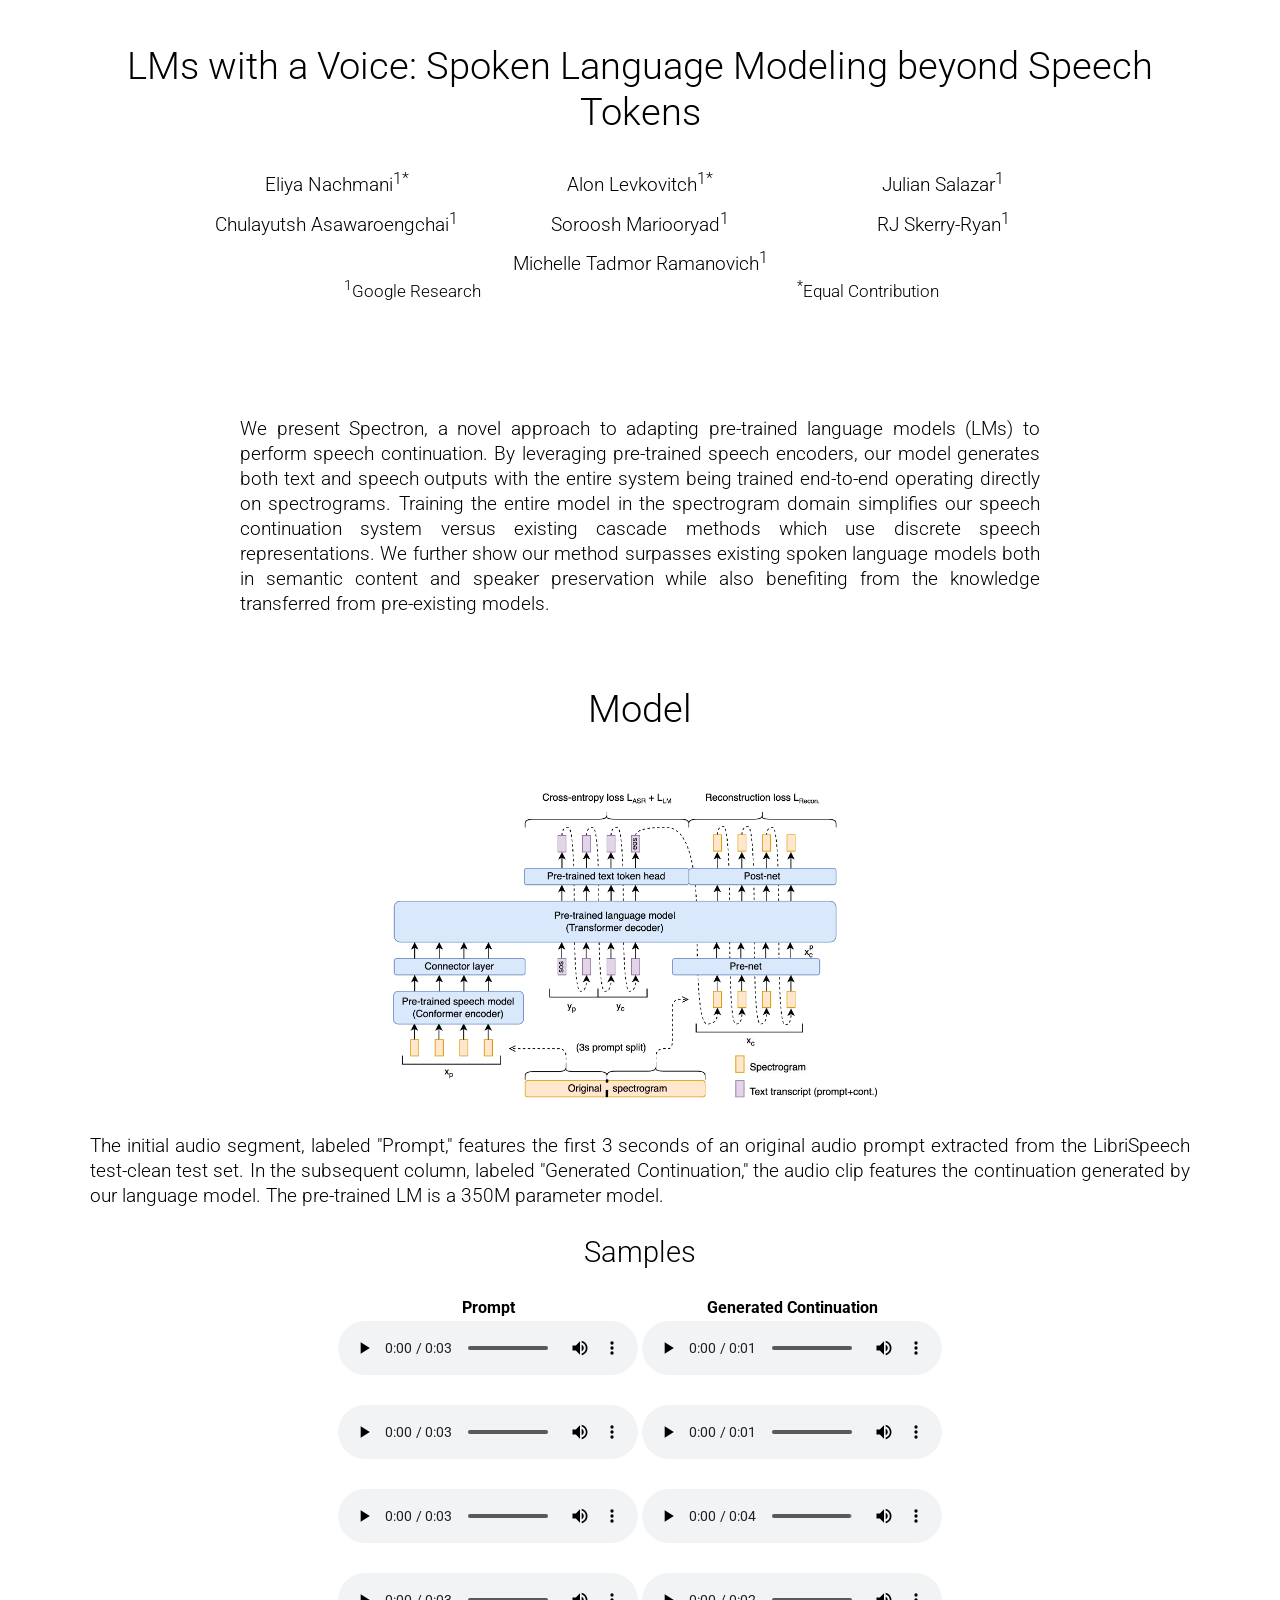
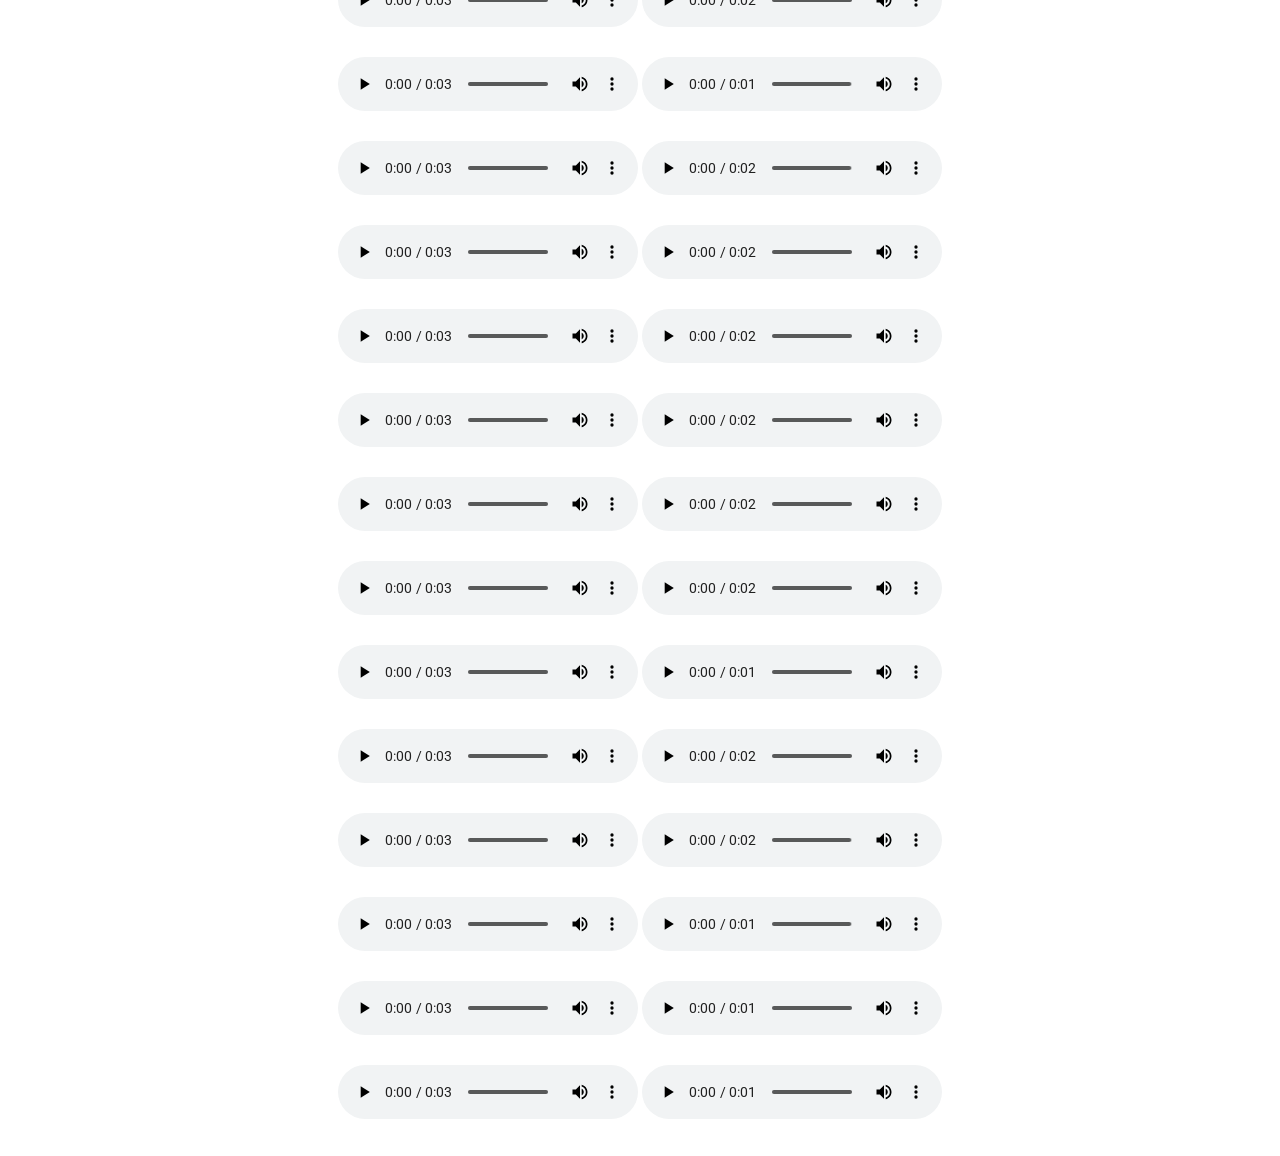
==== spectron/index.html @ f55d092e "Spectron sample page" ====
<html>

<head><meta http-equiv="Content-Type" content="text/html; charset=UTF-8"><link rel="stylesheet" type="text/css" href="cid:css-99d622a7-b09d-4ecb-b6de-0cda4c5d89cf@mhtml.blink" />

<title>LMs with a Voice: Spoken Language Modeling beyond Speech Tokens</title>
    <meta property="og:title" content="LMs with a Voice: Spoken Language Modeling beyond Speech Tokens">
    <meta property="og:type" content="article">
    <!-- FIXME(shillingford): add final URL -->
    <meta property="og:url" content="">
    <!--meta property="og:image" content="images/vdtts_teaser.webp"-->
    <meta name="viewport" content="width=device-width, initial-scale=1.0">
    <link rel="preconnect" href="https://fonts.googleapis.com">
    <link rel="preconnect" href="https://fonts.gstatic.com" crossorigin>
    <link href="https://fonts.googleapis.com/css2?family=Roboto+Slab:wght@300&family=Roboto:wght@300&display=swap" rel="preload" as="style">
    <link href="https://fonts.googleapis.com/css2?family=Roboto+Slab:wght@300&family=Roboto:wght@300&display=swap" rel="stylesheet">
  

 <link rel="stylesheet" href="style.css">

  </head>

  <body>
    <div class="main">

      <h1>LMs with a Voice: Spoken Language Modeling beyond Speech Tokens</h1>
      
      <div class="authors">
        <div class="google-equal">Eliya Nachmani</div>
        <div class="google-equal">Alon Levkovitch</div>
        <div class="google">Julian Salazar</div>
        <div class="google">Chulayutsh Asawaroengchai</div>
        <div class="google">Soroosh Mariooryad</div>
        <div class="google">RJ Skerry-Ryan</div>
        <div class="google">Michelle Tadmor Ramanovich</div>
      </div>
      <div class="authors">
        <div class="aff"><sup>1</sup>Google Research</div>
        <div class="aff"><sup>*</sup>Equal Contribution</div>
      </div>
      
      <div class="fig-teaser">
	<!-- TODO ADD TEASER IMG -->
      </div>

	<div class="abs">
      <p>
        We present Spectron, a novel approach to adapting pre-trained language models (LMs) to perform speech continuation. By leveraging pre-trained speech encoders, our model generates both text and speech outputs with the entire system being trained end-to-end operating directly on spectrograms. Training the entire model in the spectrogram domain simplifies our speech continuation system versus existing cascade methods which use discrete speech representations. We further show our method surpasses existing spoken language models both in semantic content and speaker preservation while also benefiting from the knowledge transferred from pre-existing models.
      </p>
	</div>

      <h1>Model</h1>
      <div class="scroll-container">
        <div class="fig-model">
  	<img src="figures/train_tf_11.png">
        </div>

      </div>

      <p>
        The initial audio segment, labeled "Prompt," features the first 3 seconds of an original audio prompt extracted from the LibriSpeech test-clean test set. In the subsequent column, labeled "Generated Continuation," the audio clip features the continuation generated by our language model. The pre-trained LM is a 350M parameter model.
      <a id="ConversationalSTE"><h2 >Samples</h2></a>
	<div class="table-container">
        <table class="sample-table" id="samples-table">
      	      <colgroup><col>
              </colgroup><thead>
                <tr>
                  <th colspan="1">Prompt</th><th colspan="1">Generated Continuation</th>
                </tr>
              </thead>
              
              <tbody>
                <tr class="audio">
                  <td><audio controls=""><source src="examples/1/src.wav" type="audio/wav"></td>
                  <td><audio controls=""><source src="examples/1/pred.wav" type="audio/wav"></td>
                </tr>
                <tr class="transcript">
                  <td></td>
                  <td></td>
                </tr>
                <tr class="audio">
                  <td><audio controls=""><source src="examples/2/src.wav" type="audio/wav"></td>
                  <td><audio controls=""><source src="examples/2/pred.wav" type="audio/wav"></td>
                </tr>
                <tr class="transcript">
                  <td></td>
                  <td></td>
                </tr>
                <tr class="audio">
                  <td><audio controls=""><source src="examples/3/src.wav" type="audio/wav"></td>
                  <td><audio controls=""><source src="examples/3/pred.wav" type="audio/wav"></td>
                </tr>
                <tr class="transcript">
                  <td></td>
                  <td></td>
                </tr>
                
                <tr class="audio">
                  <td><audio controls=""><source src="examples/4/src.wav" type="audio/wav"></td>
                  <td><audio controls=""><source src="examples/4/pred.wav" type="audio/wav"></td>
                </tr>
                <tr class="transcript">
                  <td></td>
                  <td></td>
                </tr>
                <tr class="audio">
                  <td><audio controls=""><source src="examples/5/src.wav" type="audio/wav"></td>
                  <td><audio controls=""><source src="examples/5/pred.wav" type="audio/wav"></td>
                </tr>
                <tr class="transcript">
                  <td></td>
                  <td></td>
                </tr>
                <tr class="audio">
                  <td><audio controls=""><source src="examples/6/src.wav" type="audio/wav"></td>
                  <td><audio controls=""><source src="examples/6/pred.wav" type="audio/wav"></td>
                </tr>
                <tr class="transcript">
                  <td></td>
                  <td></td>
                </tr>
                <tr class="audio">
                  <td><audio controls=""><source src="examples/7/src.wav" type"audio/wav"></td>
                  <td><audio controls=""><source src="examples/7/pred.wav" type="audio/wav"></td>
                </tr>
                <tr class="transcript">
                  <td></td>
                  <td></td>
                </tr>
                <tr class="audio">
                  <td><audio controls=""><source src="examples/8/src.wav" type="audio/wav"></td>
                  <td><audio controls=""><source src="examples/8/pred.wav" type="audio/wav"></td>
                </tr>
                <tr class="transcript">
                  <td></td>
                  <td></td>
                </tr>
                <tr class="audio">
                  <td><audio controls=""><source src="examples/9/src.wav" type="audio/wav"></td>
                  <td><audio controls=""><source src="examples/9/pred.wav" type="audio/wav"></td>
                </tr>
                <tr class="transcript">
                  <td></td>
                  <td></td>
                </tr>
                <tr class="audio">
                  <td><audio controls=""><source src="examples/10/src.wav" type="audio/wav"></td>
                  <td><audio controls=""><source src="examples/10/pred.wav" type="audio/wav"></td>
                </tr>
                <tr class="transcript">
                  <td></td>
                  <td></td>
                </tr>
                <tr class="audio">
                  <td><audio controls=""><source src="examples/11/src.wav" type"audio/wav"></td>
                  <td><audio controls=""><source src="examples/11/pred.wav" type="audio/wav"></td>
                </tr>
                <tr class="transcript">
                  <td></td>
                  <td></td>
                </tr>
                <tr class="audio">
                  <td><audio controls=""><source src="examples/12/src.wav" type="audio/wav"></td>
                  <td><audio controls=""><source src="examples/12/pred.wav" type="audio/wav"></td>
                </tr>
                <tr class="transcript">
                  <td></td>
                  <td></td>
                </tr>
                <tr class="audio">
                  <td><audio controls=""><source src="examples/13/src.wav" type="audio/wav"></td>
                  <td><audio controls=""><source src="examples/13/pred.wav" type="audio/wav"></td>
                </tr>
                <tr class="transcript">
                  <td></td>
                  <td></td>
                </tr>
                <tr class="audio">
                  <td><audio controls=""><source src="examples/14/src.wav" type="audio/wav"></td>
                  <td><audio controls=""><source src="examples/14/pred.wav" type="audio/wav"></td>
                </tr>
                <tr class="transcript">
                  <td></td>
                  <td></td>
                </tr>
                
                <tr class="audio">
                  <td><audio controls=""><source src="examples/15/src.wav" type="audio/wav"></td>
                  <td><audio controls=""><source src="examples/15/pred.wav" type="audio/wav"></td>
                </tr>
                <tr class="transcript">
                  <td></td>
                  <td></td>
                </tr>
                <tr class="audio">
                  <td><audio controls=""><source src="examples/16/src.wav" type"audio/wav"></td>
                  <td><audio controls=""><source src="examples/16/pred.wav" type="audio/wav"></td>
                </tr>
                <tr class="transcript">
                  <td></td>
                  <td></td>
                </tr>
                <tr class="audio">
                  <td><audio controls=""><source src="examples/17/src.wav" type="audio/wav"></td>
                  <td><audio controls=""><source src="examples/17/pred.wav" type="audio/wav"></td>
                </tr>
                <tr class="transcript">
                  <td></td>
                  <td></td>
                </tr>
              </tbody>
              
        </table>
	</div>
  
  
</body></html>
---- spectron/style.css ----
body {
  font-family: "Roboto", "Helvetica Neue", Helvetica, Arial, sans-serif;
  font-weight: 300;
  font-size: 1.2rem;
  padding-bottom: 1em;
  line-height: 1.3;
  margin: 0;
  padding: 0;
}

@media only screen and (min-width: 600px) {
  .small-only {
    display: none;
  }
}

.main {
  width: calc(100vw - 2 * 8px);
  max-width: 1100px;
  padding: 8px;
  margin: auto;
}

h1, h2, h3 {
  font-weight: 300;
  line-height: 1.2em;
  margin: .9em 0;
  text-align: center;
}

a:link, a:visited {
  color: #1367a7;
  text-decoration: none;
}

a:hover {
  color: #208799;
}

hr {
  margin: 0;
  border: 0;
  height: 1px;
  background-image: linear-gradient(to right, rgba(0, 0, 0, 0), rgba(0, 0, 0, 0.5), rgba(0, 0, 0, 0));
}

.title {
  font-size: 2.4rem;
  padding: 15px 0;
}

.authors {
  border: 12;
  text-align: center;
  max-width: 900px;
  margin-left: auto;
  margin-right: auto;
  display: flex;
  flex-flow: row wrap;
  justify-content: center;
  gap: 10px;
}
.authors div {
  min-width: 200px;
  flex: 1 0 30%;
  text-align: center;
}
.authors .google::after {
  content: "1";
  vertical-align: super;
  font-size: smaller;
}
.authors .google-equal::after {
  content: "1*";
  vertical-align: super;
  font-size: smaller;
}
.authors .aff {
  font-size: 90%;
}

.fig-teaser {
  /* display: block; */
  max-width: 400px;
  /* margin: auto; */
  padding: 40px 0;
  display: flex;
  justify-content: center;
  max-width: 60%;
  margin: 0 auto;
}

.fig-teaser img {
  max-width: 50%;
  height: auto;
}

.abs {
  max-width: 800px;
  margin: auto;
  padding: 1em 0;
}

p {
  margin: .8em 0;
  text-align: justify;
}

.paper {
  text-align: center;
  margin: auto;
  font-size: 20px;
}
.paper img {
  height: 400px;
  border: 3px solid #1367a7;
  border-radius: 20px;
}
.paper div {
  display: inline-block;
  padding: 25px;
}

.bibtex-popup {
  width: 100%;
  height: 100%;
  position: fixed;
  left: 0;
  top: 0;
  z-index: 100;
  background-color: rgba(0, 0, 0, 0.4);
}
.bibtex-popup-bg {
  width: 100%;
  height: 100%;
}
.bibtex-content {
  position: absolute;
  width: 600px;
  max-width: 60%;
  left: 50%;
  top: 50%;
  padding: 20px;
  transform: translate(-50%, -50%);
  background-color: white;
  box-shadow: 0 9px 46px 8px rgb(0 0 0 / 14%), 0 11px 15px -7px rgb(0 0 0 / 12%), 0 24px 38px 3px rgb(0 0 0 / 20%);
}
.bibtex-content h3 {
  margin-top: 0;
  text-align: left;
}

textarea.citation {
  width: 100%;
  height: 200px;
}

.fig-model {
  max-width: 500px;
  padding: 20px 0;
  display: flex;
  justify-content: center;
  max-width: 90%;
  margin: 0 auto;
}

.fig-model img {
  max-width: 50%;
  height: auto; 
}


.layered-paper-big { /* modified from: http://css-tricks.com/snippets/css/layered-paper/ */
  box-shadow:
  0px 0px 1px 1px rgba(0,0,0,0.35), /* The top layer shadow */
  5px 5px 0 0px #fff, /* The second layer */
  5px 5px 1px 1px rgba(0,0,0,0.35), /* The second layer shadow */
  10px 10px 0 0px #fff, /* The third layer */
  10px 10px 1px 1px rgba(0,0,0,0.35), /* The third layer shadow */
  15px 15px 0 0px #fff, /* The fourth layer */
  15px 15px 1px 1px rgba(0,0,0,0.35), /* The fourth layer shadow */
  20px 20px 0 0px #fff, /* The fifth layer */
  20px 20px 1px 1px rgba(0,0,0,0.35), /* The fifth layer shadow */
  25px 25px 0 0px #fff, /* The fifth layer */
  25px 25px 1px 1px rgba(0,0,0,0.35); /* The fifth layer shadow */
  margin-left: 10px;
  margin-right: 45px;
}


.layered-paper { /* modified from: http://css-tricks.com/snippets/css/layered-paper/ */
  box-shadow:
  0px 0px 1px 1px rgba(0,0,0,0.35), /* The top layer shadow */
  5px 5px 0 0px #fff, /* The second layer */
  5px 5px 1px 1px rgba(0,0,0,0.35), /* The second layer shadow */
  10px 10px 0 0px #fff, /* The third layer */
  10px 10px 1px 1px rgba(0,0,0,0.35); /* The third layer shadow */
  margin-top: 5px;
  margin-left: 10px;
  margin-right: 30px;
  margin-bottom: 5px;
}

/*********** for RESULTS **********/
.video {
    width: 100%;
    border: 1px solid black;
}
.wrapper{
    display:table;
    width:auto;
    position:relative;
    width:50%;
}
.playpause {
    background-image:url(./button_grey_play.png);
    background-repeat:no-repeat;
    width:25%;
    height:25%;
    position:absolute;
    left:0%;
    right:0%;
    top:0%;
    bottom:0%;
    margin:auto;
    background-size:contain;
    background-position: center;
}
.scroll-container {
  overflow-x: auto;
  width: 100%;
}
.results {
  width: 1100px;
  padding: 0;
  margin: 0;
  border-spacing: 0;
  box-sizing: border-box;
}
.results tr td {
  text-align: center;
  padding: 5px;
}
.results video {
  width: 210px;
  height: auto;
  border-radius: 6px;
}
.results tr th:nth-child(3),
.results tr td:nth-child(3) {
  padding-right: 8px;
  border-right: 1px solid #888;
}
.results tr th:nth-child(4),
.results tr td:nth-child(4) {
  padding-left: 8px;
}

/**********************/
.speaker-swap {
  width: 1100px;
  padding: 0;
  margin: 0;
  border-spacing: 0;
  box-sizing: border-box;
}
.speaker-swap tr td {
  text-align: center;
}
.speaker-swap tr td:nth-child(3) {
  padding-right: 10px; /* +6px since green border is 6px wide */
  border-right: 1px solid #888;
}
.speaker-swap tr td:nth-child(4) {
  padding-left: 4px;
}
.bar {
  border-bottom: 1px solid #888;
}
.speaker-swap video {
  width: 150px;;
  height: auto;
  border-radius: 6px;
}
.diag video {
  border: 6px solid #3f9;
}
.highlighted {
  border-radius: 3px;
  background-color: #3f9;
  padding: 2px 4px;
  font-weight: 600;
}
.audio td {
  text-align: center;
}

.transcript td {
  text-align: center;
  padding: 12px;
}

.table-container {
  display: flex;
  justify-content: center;
}
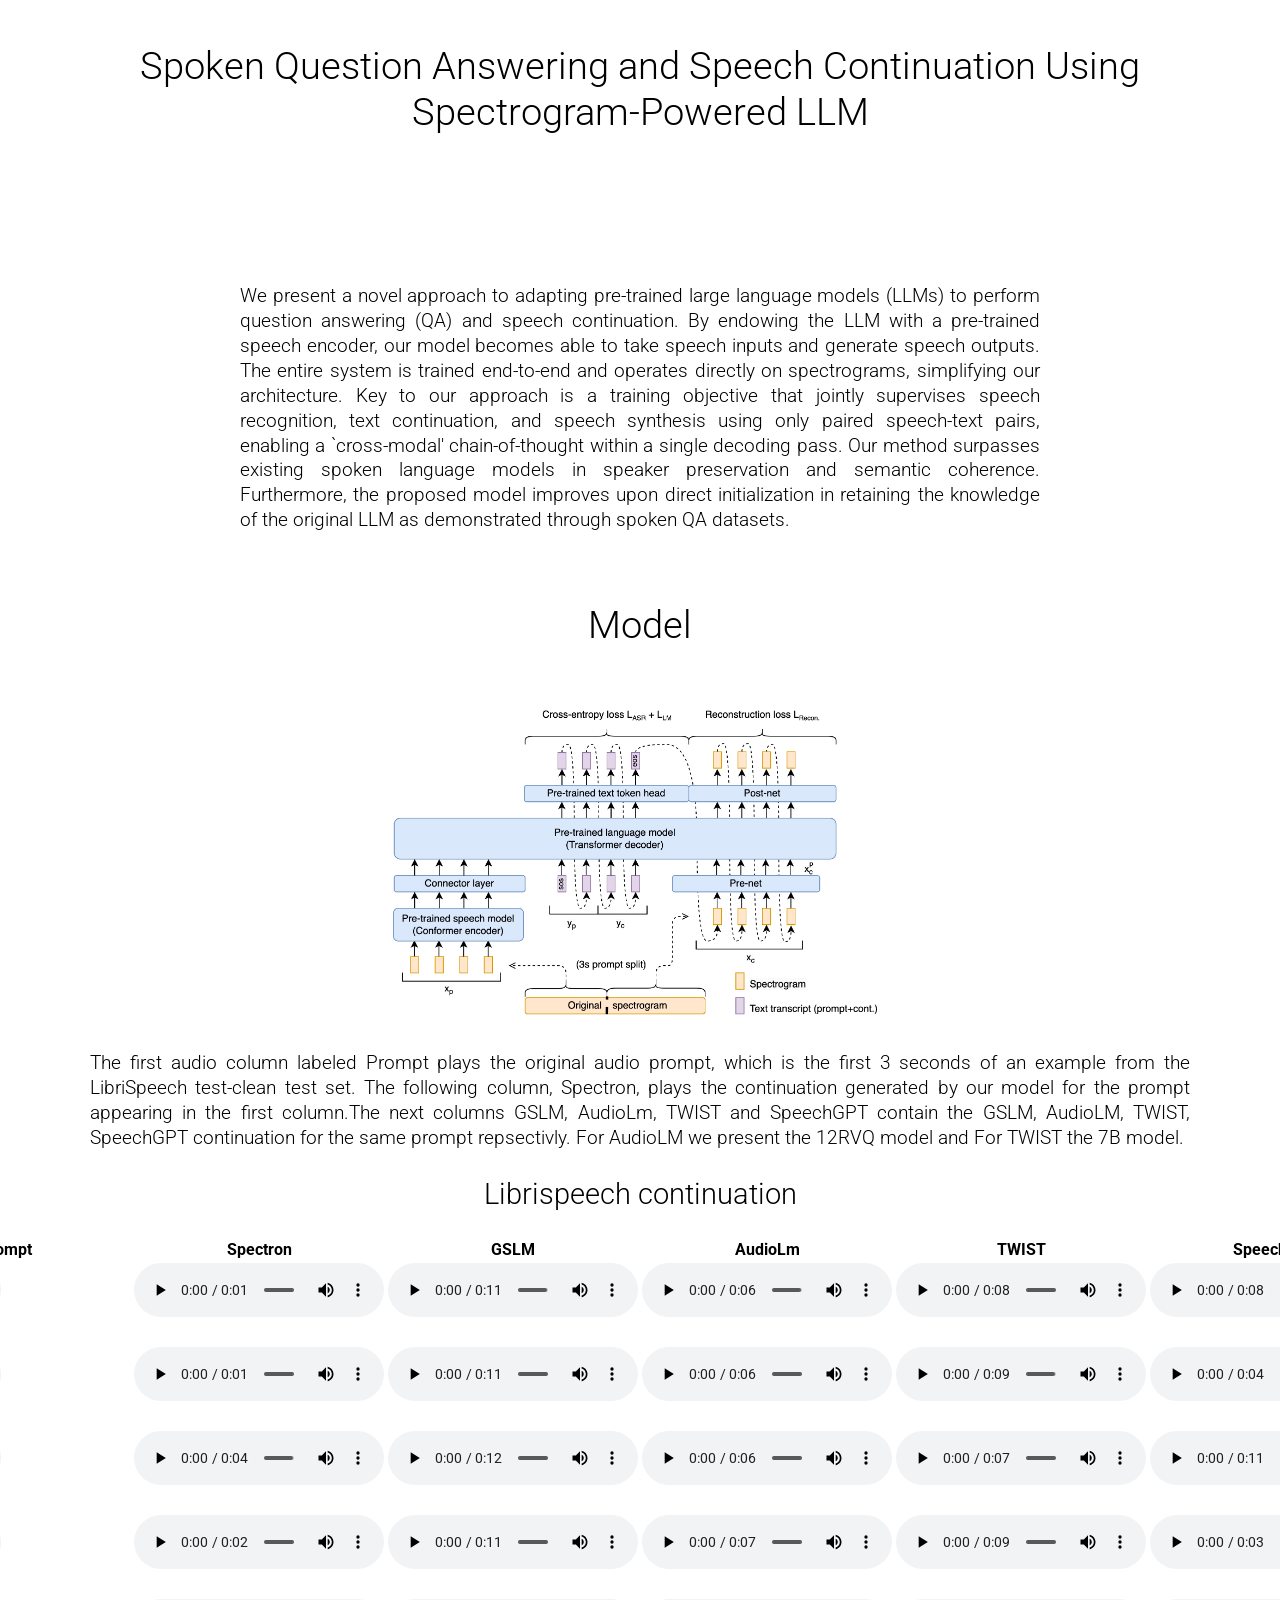
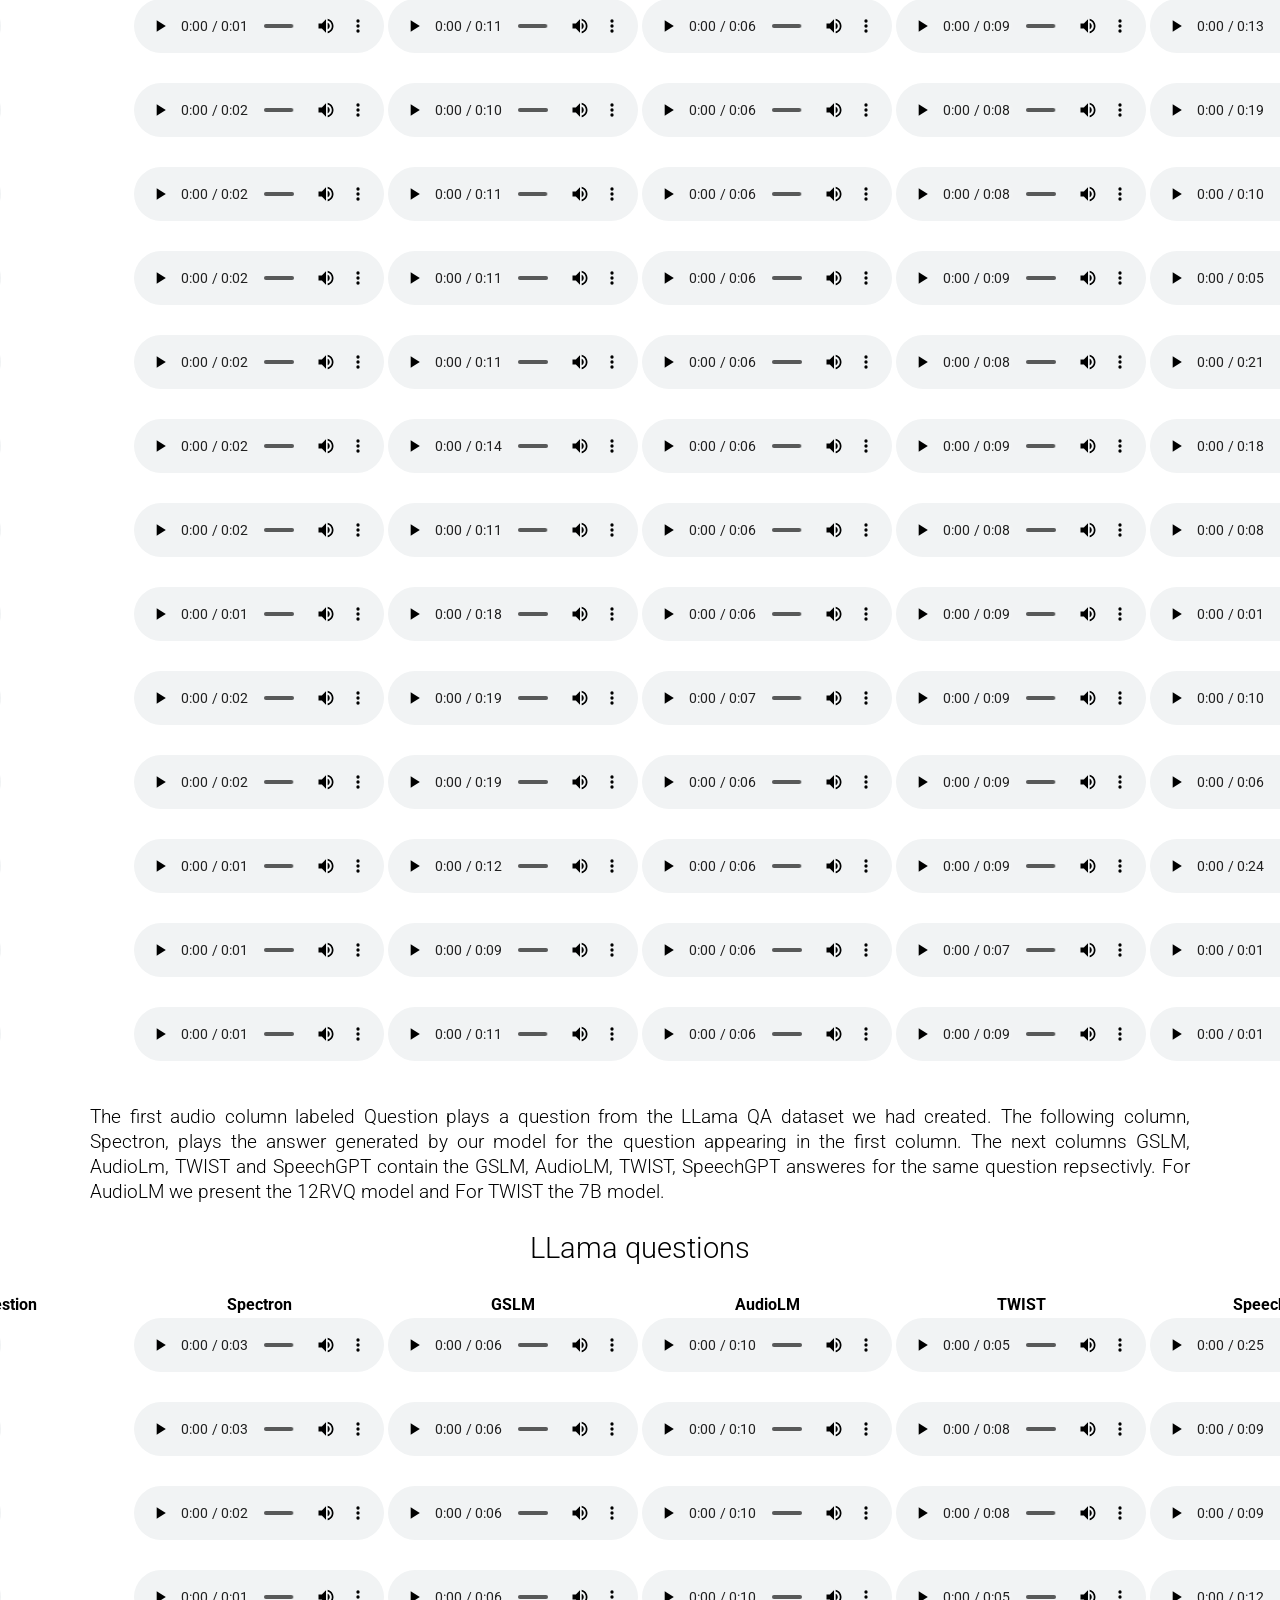
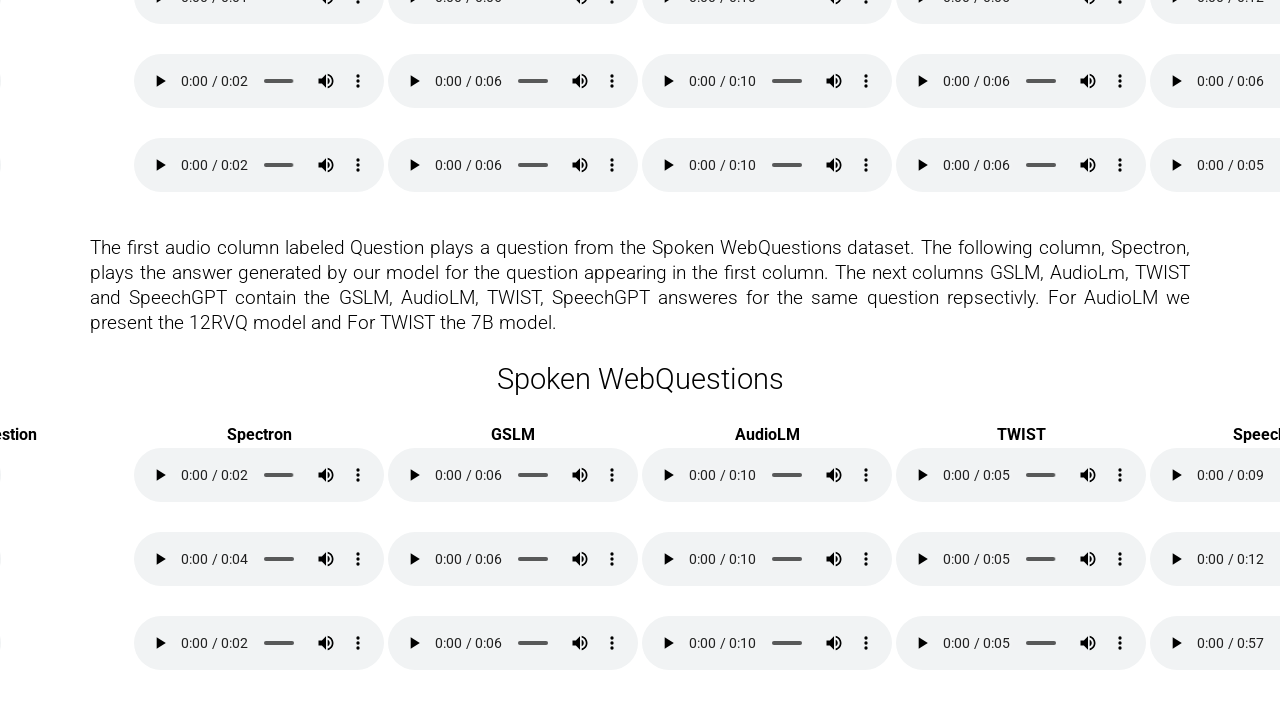
==== commit e5a11322: "Update website name" ====
--- a/spectron/index.html
+++ b/spectron/index.html
@@ -3,7 +3,7 @@
 
 <head><meta http-equiv="Content-Type" content="text/html; charset=UTF-8"><link rel="stylesheet" type="text/css" href="cid:css-99d622a7-b09d-4ecb-b6de-0cda4c5d89cf@mhtml.blink" />
 
-<title>LMs with a Voice: Spoken Language Modeling beyond Speech Tokens</title>
+<title>Spoken Question Answering and Speech Continuation Using Spectrogram-Powered LLM</title>
     <meta property="og:title" content="LMs with a Voice: Spoken Language Modeling beyond Speech Tokens">
     <meta property="og:type" content="article">
     <!-- FIXME(shillingford): add final URL -->
@@ -23,21 +23,7 @@
   <body>
     <div class="main">
 
-      <h1>LMs with a Voice: Spoken Language Modeling beyond Speech Tokens</h1>
-      
-      <div class="authors">
-        <div class="google-equal">Eliya Nachmani</div>
-        <div class="google-equal">Alon Levkovitch</div>
-        <div class="google">Julian Salazar</div>
-        <div class="google">Chulayutsh Asawaroengchai</div>
-        <div class="google">Soroosh Mariooryad</div>
-        <div class="google">RJ Skerry-Ryan</div>
-        <div class="google">Michelle Tadmor Ramanovich</div>
-      </div>
-      <div class="authors">
-        <div class="aff"><sup>1</sup>Google Research</div>
-        <div class="aff"><sup>*</sup>Equal Contribution</div>
-      </div>
+      <h1>Spoken Question Answering and Speech Continuation Using Spectrogram-Powered LLM</h1>
       
       <div class="fig-teaser">
 	<!-- TODO ADD TEASER IMG -->
@@ -45,7 +31,7 @@
 
 	<div class="abs">
       <p>
-        We present Spectron, a novel approach to adapting pre-trained language models (LMs) to perform speech continuation. By leveraging pre-trained speech encoders, our model generates both text and speech outputs with the entire system being trained end-to-end operating directly on spectrograms. Training the entire model in the spectrogram domain simplifies our speech continuation system versus existing cascade methods which use discrete speech representations. We further show our method surpasses existing spoken language models both in semantic content and speaker preservation while also benefiting from the knowledge transferred from pre-existing models.
+        We present a novel approach to adapting pre-trained large language models (LLMs) to perform question answering (QA) and speech continuation. By endowing the LLM with a pre-trained speech encoder, our model becomes able to take speech inputs and generate speech outputs. The entire system is trained end-to-end and operates directly on spectrograms, simplifying our architecture. Key to our approach is a training objective that jointly supervises speech recognition, text continuation, and speech synthesis using only paired speech-text pairs, enabling a `cross-modal' chain-of-thought within a single decoding pass. Our method surpasses existing spoken language models in speaker preservation and semantic coherence. Furthermore, the proposed model improves upon direct initialization in retaining the knowledge of the original LLM as demonstrated through spoken QA datasets. 
       </p>
 	</div>
 
@@ -58,37 +44,49 @@
       </div>
 
       <p>
-        The initial audio segment, labeled "Prompt," features the first 3 seconds of an original audio prompt extracted from the LibriSpeech test-clean test set. In the subsequent column, labeled "Generated Continuation," the audio clip features the continuation generated by our language model. The pre-trained LM is a 350M parameter model.
-      <a id="ConversationalSTE"><h2 >Samples</h2></a>
+        The first audio column labeled <highlighted>Prompt</highlighted> plays the original audio prompt, which is the first 3 seconds of an example from the LibriSpeech test-clean test set. The following column, <highlighted>Spectron</highlighted>, plays the continuation generated by our model for the prompt appearing in the first column.The next columns <highlighted>GSLM</highlighted>, <highlighted>AudioLm</highlighted>, <highlighted>TWIST</highlighted> and <highlighted>SpeechGPT</highlighted> contain the GSLM, AudioLM, TWIST, SpeechGPT continuation for the same prompt repsectivly. For AudioLM we present the 12RVQ model and For TWIST the 7B model.
+      <a id="ConversationalSTE"><h2 >Librispeech continuation</h2></a>
 	<div class="table-container">
         <table class="sample-table" id="samples-table">
       	      <colgroup><col>
               </colgroup><thead>
                 <tr>
-                  <th colspan="1">Prompt</th><th colspan="1">Generated Continuation</th>
+                  <th colspan="1">Prompt</th><th colspan="1">Spectron</th><th colspan="1">GSLM</th><th colspan="1">AudioLm</th><th colspan="1">TWIST</th><th colspan="1">SpeechGPT</th>
                 </tr>
               </thead>
               
               <tbody>
                 <tr class="audio">
-                  <td><audio controls=""><source src="examples/1/src.wav" type="audio/wav"></td>
-                  <td><audio controls=""><source src="examples/1/pred.wav" type="audio/wav"></td>
-                </tr>
-                <tr class="transcript">
-                  <td></td>
-                  <td></td>
-                </tr>
-                <tr class="audio">
-                  <td><audio controls=""><source src="examples/2/src.wav" type="audio/wav"></td>
-                  <td><audio controls=""><source src="examples/2/pred.wav" type="audio/wav"></td>
-                </tr>
-                <tr class="transcript">
-                  <td></td>
-                  <td></td>
-                </tr>
-                <tr class="audio">
-                  <td><audio controls=""><source src="examples/3/src.wav" type="audio/wav"></td>
-                  <td><audio controls=""><source src="examples/3/pred.wav" type="audio/wav"></td>
+                  <td><audio controls=""><source src="librispeech/1/src.wav" type="audio/wav"></td>
+                  <td><audio controls=""><source src="librispeech/1/pred.wav" type="audio/wav"></td>
+                  <td><audio controls=""><source src="librispeech/1/gslm.wav" type="audio/wav"></td>
+                  <td><audio controls=""><source src="librispeech/1/audiolm.wav" type="audio/wav"></td>
+                  <td><audio controls=""><source src="librispeech/1/twist.wav" type="audio/wav"></td>
+                  <td><audio controls=""><source src="librispeech/1/speechgpt.wav" type="audio/wav"></td>
+                </tr>
+                <tr class="transcript">
+                  <td></td>
+                  <td></td>
+                </tr>
+                <tr class="audio">
+                  <td><audio controls=""><source src="librispeech/2/src.wav" type="audio/wav"></td>
+                  <td><audio controls=""><source src="librispeech/2/pred.wav" type="audio/wav"></td>
+                  <td><audio controls=""><source src="librispeech/2/gslm.wav" type="audio/wav"></td>
+                  <td><audio controls=""><source src="librispeech/2/audiolm.wav" type="audio/wav"></td>
+                  <td><audio controls=""><source src="librispeech/2/twist.wav" type="audio/wav"></td>
+                  <td><audio controls=""><source src="librispeech/2/speechgpt.wav" type="audio/wav"></td>
+                </tr>
+                <tr class="transcript">
+                  <td></td>
+                  <td></td>
+                </tr>
+                <tr class="audio">
+                  <td><audio controls=""><source src="librispeech/3/src.wav" type="audio/wav"></td>
+                  <td><audio controls=""><source src="librispeech/3/pred.wav" type="audio/wav"></td>
+                  <td><audio controls=""><source src="librispeech/3/gslm.wav" type="audio/wav"></td>
+                  <td><audio controls=""><source src="librispeech/3/audiolm.wav" type="audio/wav"></td>
+                  <td><audio controls=""><source src="librispeech/3/twist.wav" type="audio/wav"></td>
+                  <td><audio controls=""><source src="librispeech/3/speechgpt.wav" type="audio/wav"></td>
                 </tr>
                 <tr class="transcript">
                   <td></td>
@@ -96,88 +94,132 @@
                 </tr>
                 
                 <tr class="audio">
-                  <td><audio controls=""><source src="examples/4/src.wav" type="audio/wav"></td>
-                  <td><audio controls=""><source src="examples/4/pred.wav" type="audio/wav"></td>
-                </tr>
-                <tr class="transcript">
-                  <td></td>
-                  <td></td>
-                </tr>
-                <tr class="audio">
-                  <td><audio controls=""><source src="examples/5/src.wav" type="audio/wav"></td>
-                  <td><audio controls=""><source src="examples/5/pred.wav" type="audio/wav"></td>
-                </tr>
-                <tr class="transcript">
-                  <td></td>
-                  <td></td>
-                </tr>
-                <tr class="audio">
-                  <td><audio controls=""><source src="examples/6/src.wav" type="audio/wav"></td>
-                  <td><audio controls=""><source src="examples/6/pred.wav" type="audio/wav"></td>
-                </tr>
-                <tr class="transcript">
-                  <td></td>
-                  <td></td>
-                </tr>
-                <tr class="audio">
-                  <td><audio controls=""><source src="examples/7/src.wav" type"audio/wav"></td>
-                  <td><audio controls=""><source src="examples/7/pred.wav" type="audio/wav"></td>
-                </tr>
-                <tr class="transcript">
-                  <td></td>
-                  <td></td>
-                </tr>
-                <tr class="audio">
-                  <td><audio controls=""><source src="examples/8/src.wav" type="audio/wav"></td>
-                  <td><audio controls=""><source src="examples/8/pred.wav" type="audio/wav"></td>
-                </tr>
-                <tr class="transcript">
-                  <td></td>
-                  <td></td>
-                </tr>
-                <tr class="audio">
-                  <td><audio controls=""><source src="examples/9/src.wav" type="audio/wav"></td>
-                  <td><audio controls=""><source src="examples/9/pred.wav" type="audio/wav"></td>
-                </tr>
-                <tr class="transcript">
-                  <td></td>
-                  <td></td>
-                </tr>
-                <tr class="audio">
-                  <td><audio controls=""><source src="examples/10/src.wav" type="audio/wav"></td>
-                  <td><audio controls=""><source src="examples/10/pred.wav" type="audio/wav"></td>
-                </tr>
-                <tr class="transcript">
-                  <td></td>
-                  <td></td>
-                </tr>
-                <tr class="audio">
-                  <td><audio controls=""><source src="examples/11/src.wav" type"audio/wav"></td>
-                  <td><audio controls=""><source src="examples/11/pred.wav" type="audio/wav"></td>
-                </tr>
-                <tr class="transcript">
-                  <td></td>
-                  <td></td>
-                </tr>
-                <tr class="audio">
-                  <td><audio controls=""><source src="examples/12/src.wav" type="audio/wav"></td>
-                  <td><audio controls=""><source src="examples/12/pred.wav" type="audio/wav"></td>
-                </tr>
-                <tr class="transcript">
-                  <td></td>
-                  <td></td>
-                </tr>
-                <tr class="audio">
-                  <td><audio controls=""><source src="examples/13/src.wav" type="audio/wav"></td>
-                  <td><audio controls=""><source src="examples/13/pred.wav" type="audio/wav"></td>
-                </tr>
-                <tr class="transcript">
-                  <td></td>
-                  <td></td>
-                </tr>
-                <tr class="audio">
-                  <td><audio controls=""><source src="examples/14/src.wav" type="audio/wav"></td>
-                  <td><audio controls=""><source src="examples/14/pred.wav" type="audio/wav"></td>
+                  <td><audio controls=""><source src="librispeech/4/src.wav" type="audio/wav"></td>
+                  <td><audio controls=""><source src="librispeech/4/pred.wav" type="audio/wav"></td>
+                  <td><audio controls=""><source src="librispeech/4/gslm.wav" type="audio/wav"></td>
+                  <td><audio controls=""><source src="librispeech/4/audiolm.wav" type="audio/wav"></td>
+                  <td><audio controls=""><source src="librispeech/4/twist.wav" type="audio/wav"></td>
+                  <td><audio controls=""><source src="librispeech/4/speechgpt.wav" type="audio/wav"></td>
+                </tr>
+                <tr class="transcript">
+                  <td></td>
+                  <td></td>
+                </tr>
+                <tr class="audio">
+                  <td><audio controls=""><source src="librispeech/5/src.wav" type="audio/wav"></td>
+                  <td><audio controls=""><source src="librispeech/5/pred.wav" type="audio/wav"></td>
+                  <td><audio controls=""><source src="librispeech/5/gslm.wav" type="audio/wav"></td>
+                  <td><audio controls=""><source src="librispeech/5/audiolm.wav" type="audio/wav"></td>
+                  <td><audio controls=""><source src="librispeech/5/twist.wav" type="audio/wav"></td>
+                  <td><audio controls=""><source src="librispeech/5/speechgpt.wav" type="audio/wav"></td>
+                </tr>
+                <tr class="transcript">
+                  <td></td>
+                  <td></td>
+                </tr>
+                <tr class="audio">
+                  <td><audio controls=""><source src="librispeech/6/src.wav" type="audio/wav"></td>
+                  <td><audio controls=""><source src="librispeech/6/pred.wav" type="audio/wav"></td>
+                  <td><audio controls=""><source src="librispeech/6/gslm.wav" type="audio/wav"></td>
+                  <td><audio controls=""><source src="librispeech/6/audiolm.wav" type="audio/wav"></td>
+                  <td><audio controls=""><source src="librispeech/6/twist.wav" type="audio/wav"></td>
+                  <td><audio controls=""><source src="librispeech/6/speechgpt.wav" type="audio/wav"></td>
+                </tr>
+                <tr class="transcript">
+                  <td></td>
+                  <td></td>
+                </tr>
+                <tr class="audio">
+                  <td><audio controls=""><source src="librispeech/7/src.wav" type="audio/wav"></td>
+                  <td><audio controls=""><source src="librispeech/7/pred.wav" type="audio/wav"></td>
+                  <td><audio controls=""><source src="librispeech/7/gslm.wav" type="audio/wav"></td>
+                  <td><audio controls=""><source src="librispeech/7/audiolm.wav" type="audio/wav"></td>
+                  <td><audio controls=""><source src="librispeech/7/twist.wav" type="audio/wav"></td>
+                  <td><audio controls=""><source src="librispeech/7/speechgpt.wav" type="audio/wav"></td>
+                </tr>
+                <tr class="transcript">
+                  <td></td>
+                  <td></td>
+                </tr>
+                <tr class="audio">
+                  <td><audio controls=""><source src="librispeech/8/src.wav" type="audio/wav"></td>
+                  <td><audio controls=""><source src="librispeech/8/pred.wav" type="audio/wav"></td>
+                  <td><audio controls=""><source src="librispeech/8/gslm.wav" type="audio/wav"></td>
+                  <td><audio controls=""><source src="librispeech/8/audiolm.wav" type="audio/wav"></td>
+                  <td><audio controls=""><source src="librispeech/8/twist.wav" type="audio/wav"></td>
+                  <td><audio controls=""><source src="librispeech/8/speechgpt.wav" type="audio/wav"></td>
+                </tr>
+                <tr class="transcript">
+                  <td></td>
+                  <td></td>
+                </tr>
+                <tr class="audio">
+                  <td><audio controls=""><source src="librispeech/9/src.wav" type="audio/wav"></td>
+                  <td><audio controls=""><source src="librispeech/9/pred.wav" type="audio/wav"></td>
+                  <td><audio controls=""><source src="librispeech/9/gslm.wav" type="audio/wav"></td>
+                  <td><audio controls=""><source src="librispeech/9/audiolm.wav" type="audio/wav"></td>
+                  <td><audio controls=""><source src="librispeech/9/twist.wav" type="audio/wav"></td>
+                  <td><audio controls=""><source src="librispeech/9/speechgpt.wav" type="audio/wav"></td>
+                </tr>
+                <tr class="transcript">
+                  <td></td>
+                  <td></td>
+                </tr>
+                <tr class="audio">
+                  <td><audio controls=""><source src="librispeech/10/src.wav" type="audio/wav"></td>
+                  <td><audio controls=""><source src="librispeech/10/pred.wav" type="audio/wav"></td>
+                  <td><audio controls=""><source src="librispeech/10/gslm.wav" type="audio/wav"></td>
+                  <td><audio controls=""><source src="librispeech/10/audiolm.wav" type="audio/wav"></td>
+                  <td><audio controls=""><source src="librispeech/10/twist.wav" type="audio/wav"></td>
+                  <td><audio controls=""><source src="librispeech/10/speechgpt.wav" type="audio/wav"></td>
+                </tr>
+                <tr class="transcript">
+                  <td></td>
+                  <td></td>
+                </tr>
+                <tr class="audio">
+                  <td><audio controls=""><source src="librispeech/11/src.wav" type="audio/wav"></td>
+                  <td><audio controls=""><source src="librispeech/11/pred.wav" type="audio/wav"></td>
+                  <td><audio controls=""><source src="librispeech/11/gslm.wav" type="audio/wav"></td>
+                  <td><audio controls=""><source src="librispeech/11/audiolm.wav" type="audio/wav"></td>
+                  <td><audio controls=""><source src="librispeech/11/twist.wav" type="audio/wav"></td>
+                  <td><audio controls=""><source src="librispeech/11/speechgpt.wav" type="audio/wav"></td>
+                </tr>
+                <tr class="transcript">
+                  <td></td>
+                  <td></td>
+                </tr>
+                <tr class="audio">
+                  <td><audio controls=""><source src="librispeech/12/src.wav" type="audio/wav"></td>
+                  <td><audio controls=""><source src="librispeech/12/pred.wav" type="audio/wav"></td>
+                  <td><audio controls=""><source src="librispeech/12/gslm.wav" type="audio/wav"></td>
+                  <td><audio controls=""><source src="librispeech/12/audiolm.wav" type="audio/wav"></td>
+                  <td><audio controls=""><source src="librispeech/12/twist.wav" type="audio/wav"></td>
+                  <td><audio controls=""><source src="librispeech/12/speechgpt.wav" type="audio/wav"></td>
+                </tr>
+                <tr class="transcript">
+                  <td></td>
+                  <td></td>
+                </tr>
+                <tr class="audio">
+                  <td><audio controls=""><source src="librispeech/13/src.wav" type="audio/wav"></td>
+                  <td><audio controls=""><source src="librispeech/13/pred.wav" type="audio/wav"></td>
+                  <td><audio controls=""><source src="librispeech/13/gslm.wav" type="audio/wav"></td>
+                  <td><audio controls=""><source src="librispeech/13/audiolm.wav" type="audio/wav"></td>
+                  <td><audio controls=""><source src="librispeech/13/twist.wav" type="audio/wav"></td>
+                  <td><audio controls=""><source src="librispeech/13/speechgpt.wav" type="audio/wav"></td>
+                </tr>
+                <tr class="transcript">
+                  <td></td>
+                  <td></td>
+                </tr>
+                <tr class="audio">
+                  <td><audio controls=""><source src="librispeech/14/src.wav" type="audio/wav"></td>
+                  <td><audio controls=""><source src="librispeech/14/pred.wav" type="audio/wav"></td>
+                  <td><audio controls=""><source src="librispeech/14/gslm.wav" type="audio/wav"></td>
+                  <td><audio controls=""><source src="librispeech/14/audiolm.wav" type="audio/wav"></td>
+                  <td><audio controls=""><source src="librispeech/14/twist.wav" type="audio/wav"></td>
+                  <td><audio controls=""><source src="librispeech/14/speechgpt.wav" type="audio/wav"></td>
                 </tr>
                 <tr class="transcript">
                   <td></td>
@@ -185,24 +227,36 @@
                 </tr>
                 
                 <tr class="audio">
-                  <td><audio controls=""><source src="examples/15/src.wav" type="audio/wav"></td>
-                  <td><audio controls=""><source src="examples/15/pred.wav" type="audio/wav"></td>
-                </tr>
-                <tr class="transcript">
-                  <td></td>
-                  <td></td>
-                </tr>
-                <tr class="audio">
-                  <td><audio controls=""><source src="examples/16/src.wav" type"audio/wav"></td>
-                  <td><audio controls=""><source src="examples/16/pred.wav" type="audio/wav"></td>
-                </tr>
-                <tr class="transcript">
-                  <td></td>
-                  <td></td>
-                </tr>
-                <tr class="audio">
-                  <td><audio controls=""><source src="examples/17/src.wav" type="audio/wav"></td>
-                  <td><audio controls=""><source src="examples/17/pred.wav" type="audio/wav"></td>
+                  <td><audio controls=""><source src="librispeech/15/src.wav" type="audio/wav"></td>
+                  <td><audio controls=""><source src="librispeech/15/pred.wav" type="audio/wav"></td>
+                  <td><audio controls=""><source src="librispeech/15/gslm.wav" type="audio/wav"></td>
+                  <td><audio controls=""><source src="librispeech/15/audiolm.wav" type="audio/wav"></td>
+                  <td><audio controls=""><source src="librispeech/15/twist.wav" type="audio/wav"></td>
+                  <td><audio controls=""><source src="librispeech/15/speechgpt.wav" type="audio/wav"></td>
+                </tr>
+                <tr class="transcript">
+                  <td></td>
+                  <td></td>
+                </tr>
+                <tr class="audio">
+                  <td><audio controls=""><source src="librispeech/16/src.wav" type="audio/wav"></td>
+                  <td><audio controls=""><source src="librispeech/16/pred.wav" type="audio/wav"></td>
+                  <td><audio controls=""><source src="librispeech/16/gslm.wav" type="audio/wav"></td>
+                  <td><audio controls=""><source src="librispeech/16/audiolm.wav" type="audio/wav"></td>
+                  <td><audio controls=""><source src="librispeech/16/twist.wav" type="audio/wav"></td>
+                  <td><audio controls=""><source src="librispeech/16/speechgpt.wav" type="audio/wav"></td>
+                </tr>
+                <tr class="transcript">
+                  <td></td>
+                  <td></td>
+                </tr>
+                <tr class="audio">
+                  <td><audio controls=""><source src="librispeech/17/src.wav" type="audio/wav"></td>
+                  <td><audio controls=""><source src="librispeech/17/pred.wav" type="audio/wav"></td>
+                  <td><audio controls=""><source src="librispeech/17/gslm.wav" type="audio/wav"></td>
+                  <td><audio controls=""><source src="librispeech/17/audiolm.wav" type="audio/wav"></td>
+                  <td><audio controls=""><source src="librispeech/17/twist.wav" type="audio/wav"></td>
+                  <td><audio controls=""><source src="librispeech/17/speechgpt.wav" type="audio/wav"></td>
                 </tr>
                 <tr class="transcript">
                   <td></td>
@@ -212,6 +266,152 @@
               
         </table>
 	</div>
-  
+  <p>
+        The first audio column labeled <highlighted>Question</highlighted> plays a question from the LLama QA dataset we had created. The following column, <highlighted>Spectron</highlighted>, plays the answer generated by our model for the question appearing in the first column. The next columns <highlighted>GSLM</highlighted>, <highlighted>AudioLm</highlighted>, <highlighted>TWIST</highlighted> and <highlighted>SpeechGPT</highlighted> contain the GSLM, AudioLM, TWIST, SpeechGPT answeres for the same question repsectivly. For AudioLM we present the 12RVQ model and For TWIST the 7B model.
+
+      <a id="wk"><h2 >LLama questions</h2></a>
+
+      
+  <div class="table-container">
+        <table class="sample-table" id="samples-table">
+              <colgroup><col>
+              </colgroup><thead>
+                <tr>
+                  <th colspan="1">Question</th><th colspan="1">Spectron</th><th colspan="1">GSLM</th><th colspan="1">AudioLM</th><th colspan="1">TWIST</th><th colspan="1">SpeechGPT</th>
+                </tr>
+              </thead>
+                <tr class="audio">
+                  <td><audio controls=""><source src="llama_questions/1/Q.wav" type="audio/wav"></td>
+                  <td><audio controls=""><source src="llama_questions/1/S.wav" type="audio/wav"></td>
+                  <td><audio controls=""><source src="llama_questions/1/gslm.wav" type="audio/wav"></td>
+                  <td><audio controls=""><source src="llama_questions/1/audiolm.wav" type="audio/wav"></td>
+                  <td><audio controls=""><source src="llama_questions/1/T7.wav" type="audio/wav"></td>
+                  <td><audio controls=""><source src="llama_questions/1/SGPT.wav" type="audio/wav"></td>
+                </tr>
+                <tr class="transcript">
+                  <td></td>
+                  <td></td>
+                </tr>
+                <tr class="audio">
+                  <td><audio controls=""><source src="llama_questions/2/Q.wav" type="audio/wav"></td>
+                  <td><audio controls=""><source src="llama_questions/2/S.wav" type="audio/wav"></td>
+                  <td><audio controls=""><source src="llama_questions/2/gslm.wav" type="audio/wav"></td>
+                  <td><audio controls=""><source src="llama_questions/2/audiolm.wav" type="audio/wav"></td>
+                  <td><audio controls=""><source src="llama_questions/2/T7.wav" type="audio/wav"></td>
+                  <td><audio controls=""><source src="llama_questions/2/SGPT.wav" type="audio/wav"></td>
+                </tr>
+                <tr class="transcript">
+                  <td></td>
+                  <td></td>
+                </tr>
+                <tr class="audio">
+                  <td><audio controls=""><source src="llama_questions/3/Q.wav" type="audio/wav"></td>
+                  <td><audio controls=""><source src="llama_questions/3/S.wav" type="audio/wav"></td>
+                  <td><audio controls=""><source src="llama_questions/3/gslm.wav" type="audio/wav"></td>
+                  <td><audio controls=""><source src="llama_questions/3/audiolm.wav" type="audio/wav"></td>
+                  <td><audio controls=""><source src="llama_questions/3/T7.wav" type="audio/wav"></td>
+                  <td><audio controls=""><source src="llama_questions/3/SGPT.wav" type="audio/wav"></td>
+                </tr>
+                <tr class="transcript">
+                  <td></td>
+                  <td></td>
+                </tr>
+                <tr class="audio">
+                  <td><audio controls=""><source src="llama_questions/4/Q.wav" type="audio/wav"></td>
+                  <td><audio controls=""><source src="llama_questions/4/S.wav" type="audio/wav"></td>
+                  <td><audio controls=""><source src="llama_questions/4/gslm.wav" type="audio/wav"></td>
+                  <td><audio controls=""><source src="llama_questions/4/audiolm.wav" type="audio/wav"></td>
+                  <td><audio controls=""><source src="llama_questions/4/T7.wav" type="audio/wav"></td>
+                  <td><audio controls=""><source src="llama_questions/4/SGPT.wav" type="audio/wav"></td>
+                </tr>
+                <tr class="transcript">
+                  <td></td>
+                  <td></td>
+                </tr>
+                <tr class="audio">
+                  <td><audio controls=""><source src="llama_questions/5/Q.wav" type="audio/wav"></td>
+                  <td><audio controls=""><source src="llama_questions/5/S.wav" type="audio/wav"></td>
+                  <td><audio controls=""><source src="llama_questions/5/gslm.wav" type="audio/wav"></td>
+                  <td><audio controls=""><source src="llama_questions/5/audiolm.wav" type="audio/wav"></td>
+                  <td><audio controls=""><source src="llama_questions/5/T7.wav" type="audio/wav"></td>
+                  <td><audio controls=""><source src="llama_questions/5/SGPT.wav" type="audio/wav"></td> 
+                </tr>
+                <tr class="transcript">
+                  <td></td>
+                  <td></td>
+                </tr>
+                <tr class="audio">
+                  <td><audio controls=""><source src="llama_questions/6/Q.wav" type="audio/wav"></td>
+                  <td><audio controls=""><source src="llama_questions/6/S.wav" type="audio/wav"></td>
+                  <td><audio controls=""><source src="llama_questions/6/gslm.wav" type="audio/wav"></td>
+                  <td><audio controls=""><source src="llama_questions/6/audiolm.wav" type="audio/wav"></td>
+                  <td><audio controls=""><source src="llama_questions/6/T7.wav" type="audio/wav"></td>
+                  <td><audio controls=""><source src="llama_questions/6/SGPT.wav" type="audio/wav"></td>
+                </tr>
+                <tr class="transcript">
+                  <td></td>
+                  <td></td>
+                </tr>
+              <tbody>
+
+              </tbody>
+        </table>
+  </div>
+
+  <p>
+        The first audio column labeled <highlighted>Question</highlighted> plays a question from the Spoken WebQuestions dataset. The following column, <highlighted>Spectron</highlighted>, plays the answer generated by our model for the question appearing in the first column. The next columns <highlighted>GSLM</highlighted>, <highlighted>AudioLm</highlighted>, <highlighted>TWIST</highlighted> and <highlighted>SpeechGPT</highlighted> contain the GSLM, AudioLM, TWIST, SpeechGPT answeres for the same question repsectivly. For AudioLM we present the 12RVQ model and For TWIST the 7B model.
+
+      <a id="wk"><h2 >Spoken WebQuestions</h2></a>
+
+      
+  <div class="table-container">
+        <table class="sample-table" id="samples-table">
+              <colgroup><col>
+              </colgroup><thead>
+                <tr>
+                  <th colspan="1">Question</th><th colspan="1">Spectron</th><th colspan="1">GSLM</th><th colspan="1">AudioLM</th><th colspan="1">TWIST</th><th colspan="1">SpeechGPT</th>
+                </tr>
+              </thead>
+                <tr class="audio">
+                  <td><audio controls=""><source src="WebQuestions/1/Q.wav" type="audio/wav"></td>
+                  <td><audio controls=""><source src="WebQuestions/1/S.wav" type="audio/wav"></td>
+                  <td><audio controls=""><source src="WebQuestions/1/gslm.wav" type="audio/wav"></td>
+                  <td><audio controls=""><source src="WebQuestions/1/audiolm.wav" type="audio/wav"></td>
+                  <td><audio controls=""><source src="WebQuestions/1/T7.wav" type="audio/wav"></td>
+                  <td><audio controls=""><source src="WebQuestions/1/SGPT.wav" type="audio/wav"></td>
+                </tr>
+                <tr class="transcript">
+                  <td></td>
+                  <td></td>
+                </tr>
+                <tr class="audio">
+                  <td><audio controls=""><source src="WebQuestions/2/Q.wav" type="audio/wav"></td>
+                  <td><audio controls=""><source src="WebQuestions/2/S.wav" type="audio/wav"></td>
+                  <td><audio controls=""><source src="WebQuestions/2/gslm.wav" type="audio/wav"></td>
+                  <td><audio controls=""><source src="WebQuestions/2/audiolm.wav" type="audio/wav"></td>
+                  <td><audio controls=""><source src="WebQuestions/2/T7.wav" type="audio/wav"></td>
+                  <td><audio controls=""><source src="WebQuestions/2/SGPT.wav" type="audio/wav"></td>
+                </tr>
+                <tr class="transcript">
+                  <td></td>
+                  <td></td>
+                </tr>
+                <tr class="audio">
+                  <td><audio controls=""><source src="WebQuestions/3/Q.wav" type="audio/wav"></td>
+                  <td><audio controls=""><source src="WebQuestions/3/S.wav" type="audio/wav"></td>
+                  <td><audio controls=""><source src="WebQuestions/3/gslm.wav" type="audio/wav"></td>
+                  <td><audio controls=""><source src="WebQuestions/3/audiolm.wav" type="audio/wav"></td>
+                  <td><audio controls=""><source src="WebQuestions/3/T7.wav" type="audio/wav"></td>
+                  <td><audio controls=""><source src="WebQuestions/3/SGPT.wav" type="audio/wav"></td>
+                </tr>
+                <tr class="transcript">
+                  <td></td>
+                  <td></td>
+                </tr>
+              <tbody>
+
+              </tbody>
+        </table>
+  </div>
   
 </body></html>
--- a/spectron/style.css
+++ b/spectron/style.css
@@ -59,24 +59,6 @@
   flex-flow: row wrap;
   justify-content: center;
   gap: 10px;
-}
-.authors div {
-  min-width: 200px;
-  flex: 1 0 30%;
-  text-align: center;
-}
-.authors .google::after {
-  content: "1";
-  vertical-align: super;
-  font-size: smaller;
-}
-.authors .google-equal::after {
-  content: "1*";
-  vertical-align: super;
-  font-size: smaller;
-}
-.authors .aff {
-  font-size: 90%;
 }
 
 .fig-teaser {
@@ -291,9 +273,13 @@
   padding: 2px 4px;
   font-weight: 600;
 }
+
 .audio td {
   text-align: center;
-}
+
+}
+
+audio { width: 250px; display: block; }
 
 .transcript td {
   text-align: center;
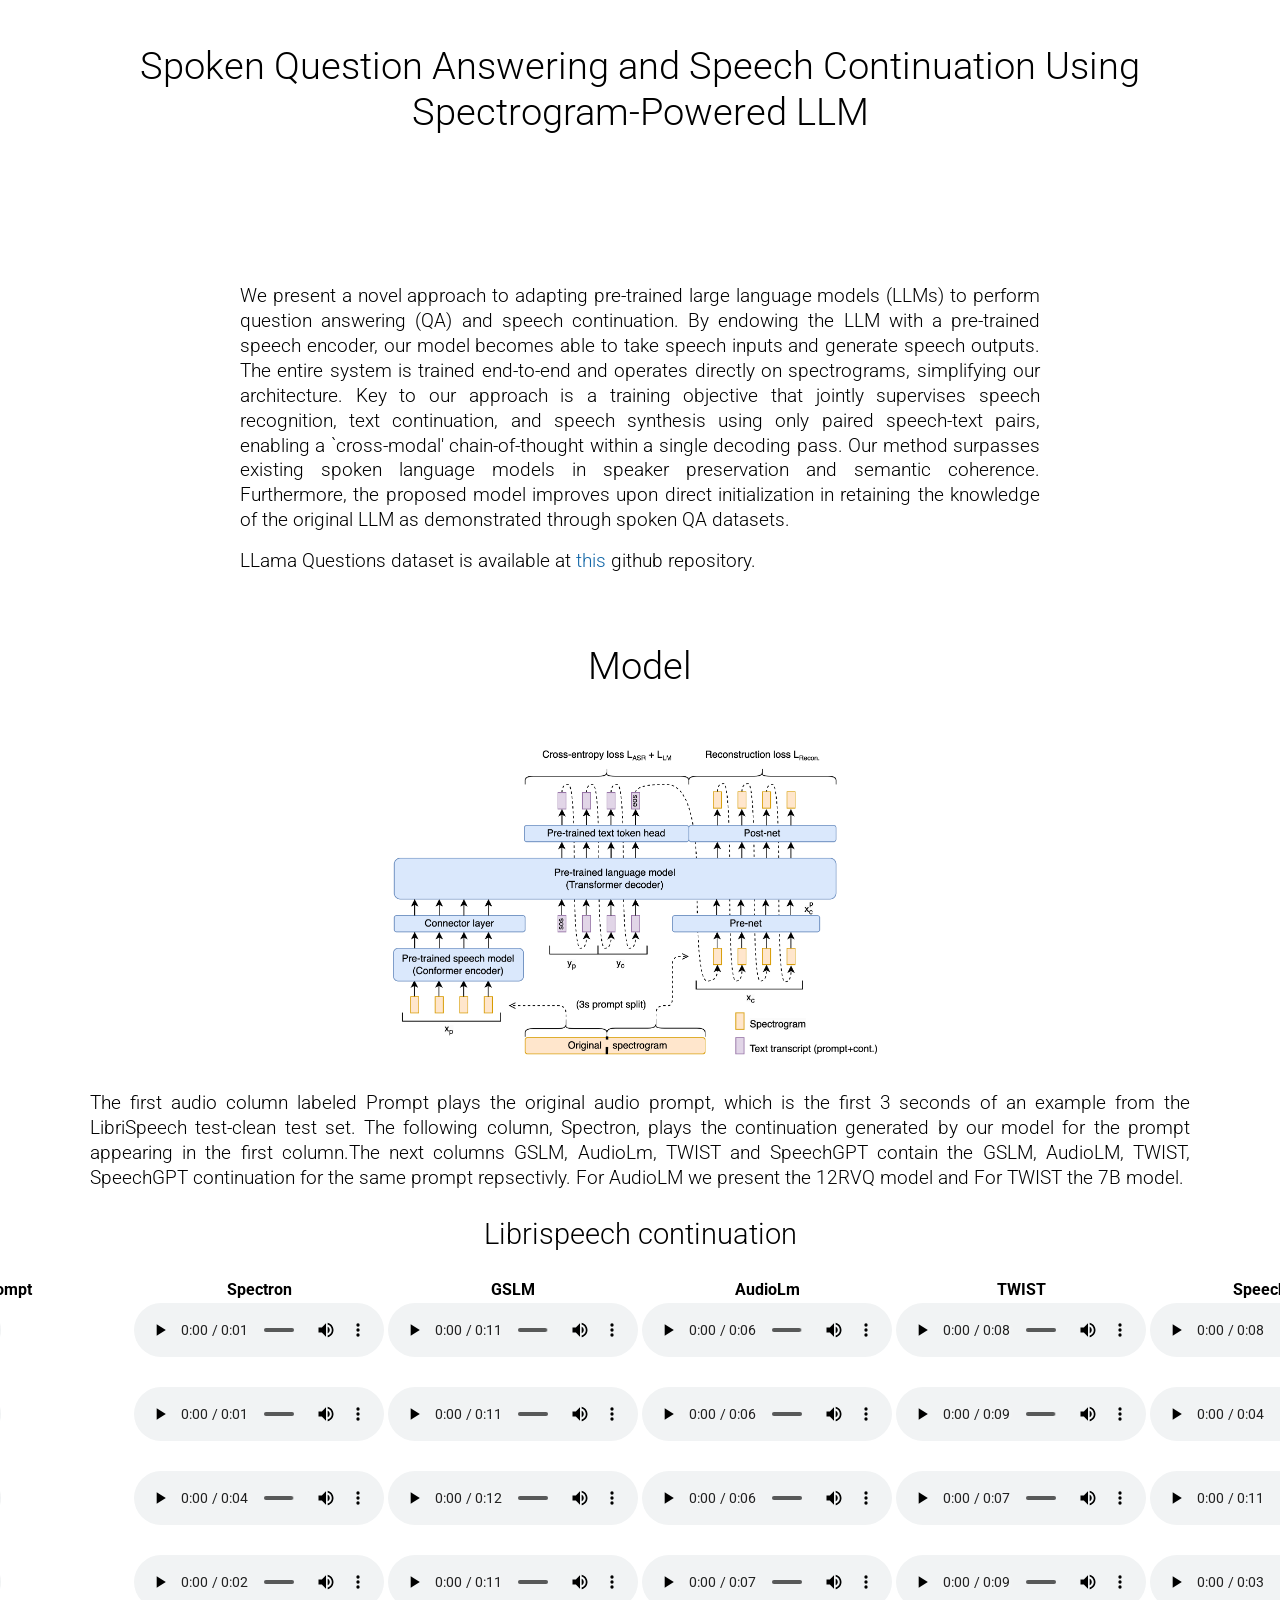
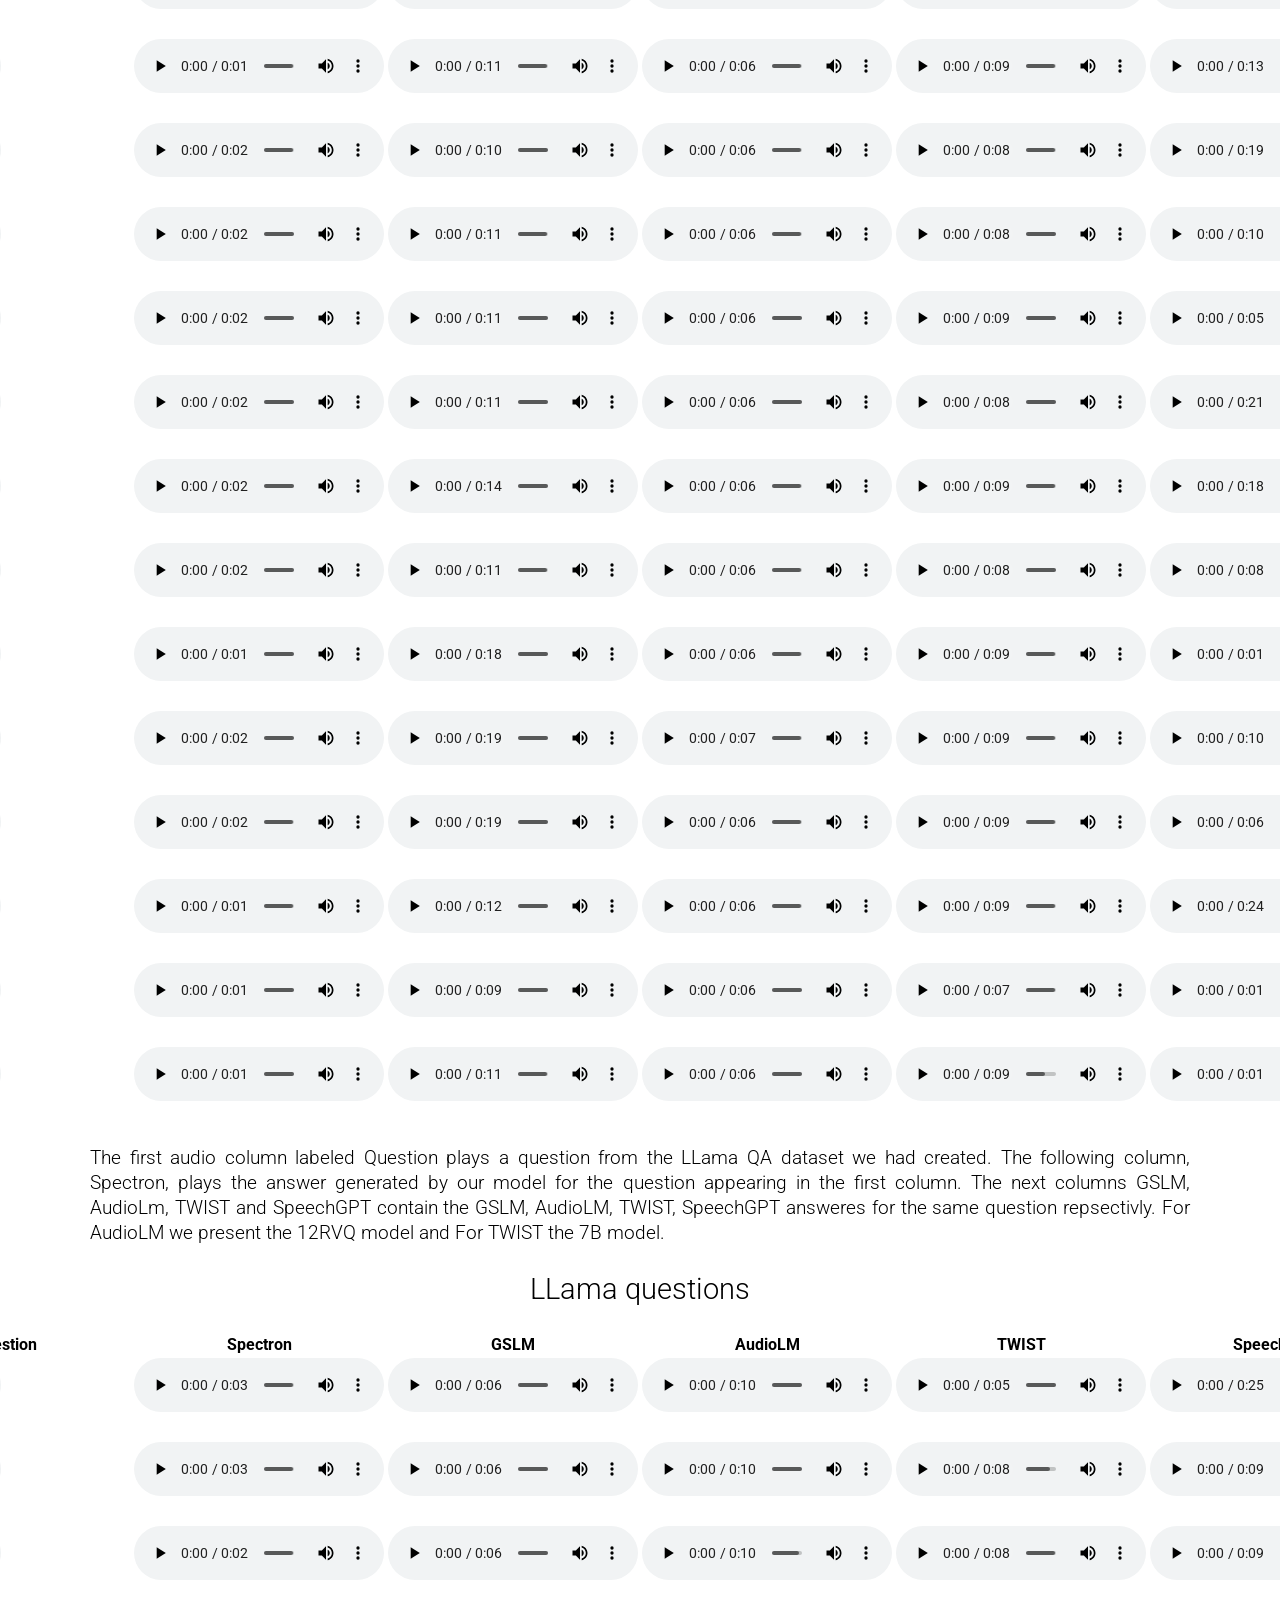
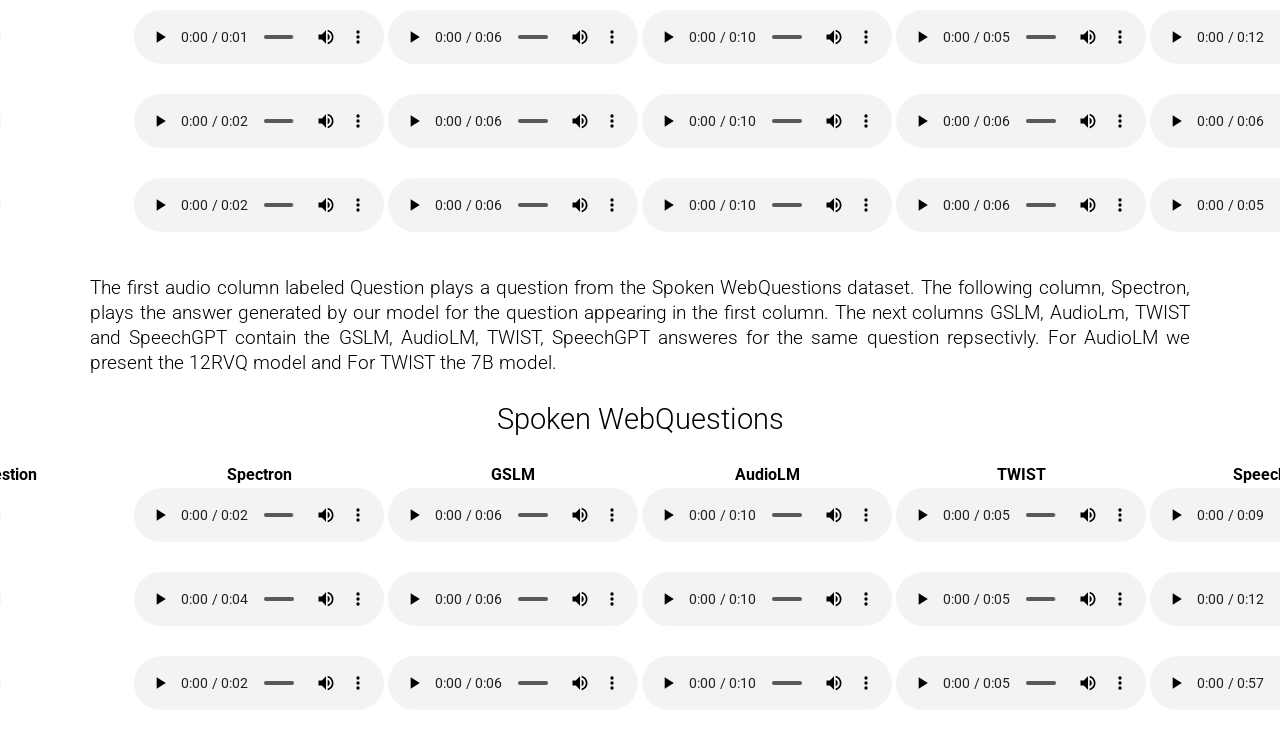
==== commit b7fa4378: "Add linke to dataset repository." ====
--- a/spectron/index.html
+++ b/spectron/index.html
@@ -31,8 +31,11 @@
 
 	<div class="abs">
       <p>
-        We present a novel approach to adapting pre-trained large language models (LLMs) to perform question answering (QA) and speech continuation. By endowing the LLM with a pre-trained speech encoder, our model becomes able to take speech inputs and generate speech outputs. The entire system is trained end-to-end and operates directly on spectrograms, simplifying our architecture. Key to our approach is a training objective that jointly supervises speech recognition, text continuation, and speech synthesis using only paired speech-text pairs, enabling a `cross-modal' chain-of-thought within a single decoding pass. Our method surpasses existing spoken language models in speaker preservation and semantic coherence. Furthermore, the proposed model improves upon direct initialization in retaining the knowledge of the original LLM as demonstrated through spoken QA datasets. 
+        We present a novel approach to adapting pre-trained large language models (LLMs) to perform question answering (QA) and speech continuation. By endowing the LLM with a pre-trained speech encoder, our model becomes able to take speech inputs and generate speech outputs. The entire system is trained end-to-end and operates directly on spectrograms, simplifying our architecture. Key to our approach is a training objective that jointly supervises speech recognition, text continuation, and speech synthesis using only paired speech-text pairs, enabling a `cross-modal' chain-of-thought within a single decoding pass. Our method surpasses existing spoken language models in speaker preservation and semantic coherence. Furthermore, the proposed model improves upon direct initialization in retaining the knowledge of the original LLM as demonstrated through spoken QA datasets.
       </p>
+    <p>
+      LLama Questions dataset is available at <a href="https://github.com/google-research-datasets/LLAMA1-Test-Set">this</a> github repository. 
+    </p>
 	</div>
 
       <h1>Model</h1>
